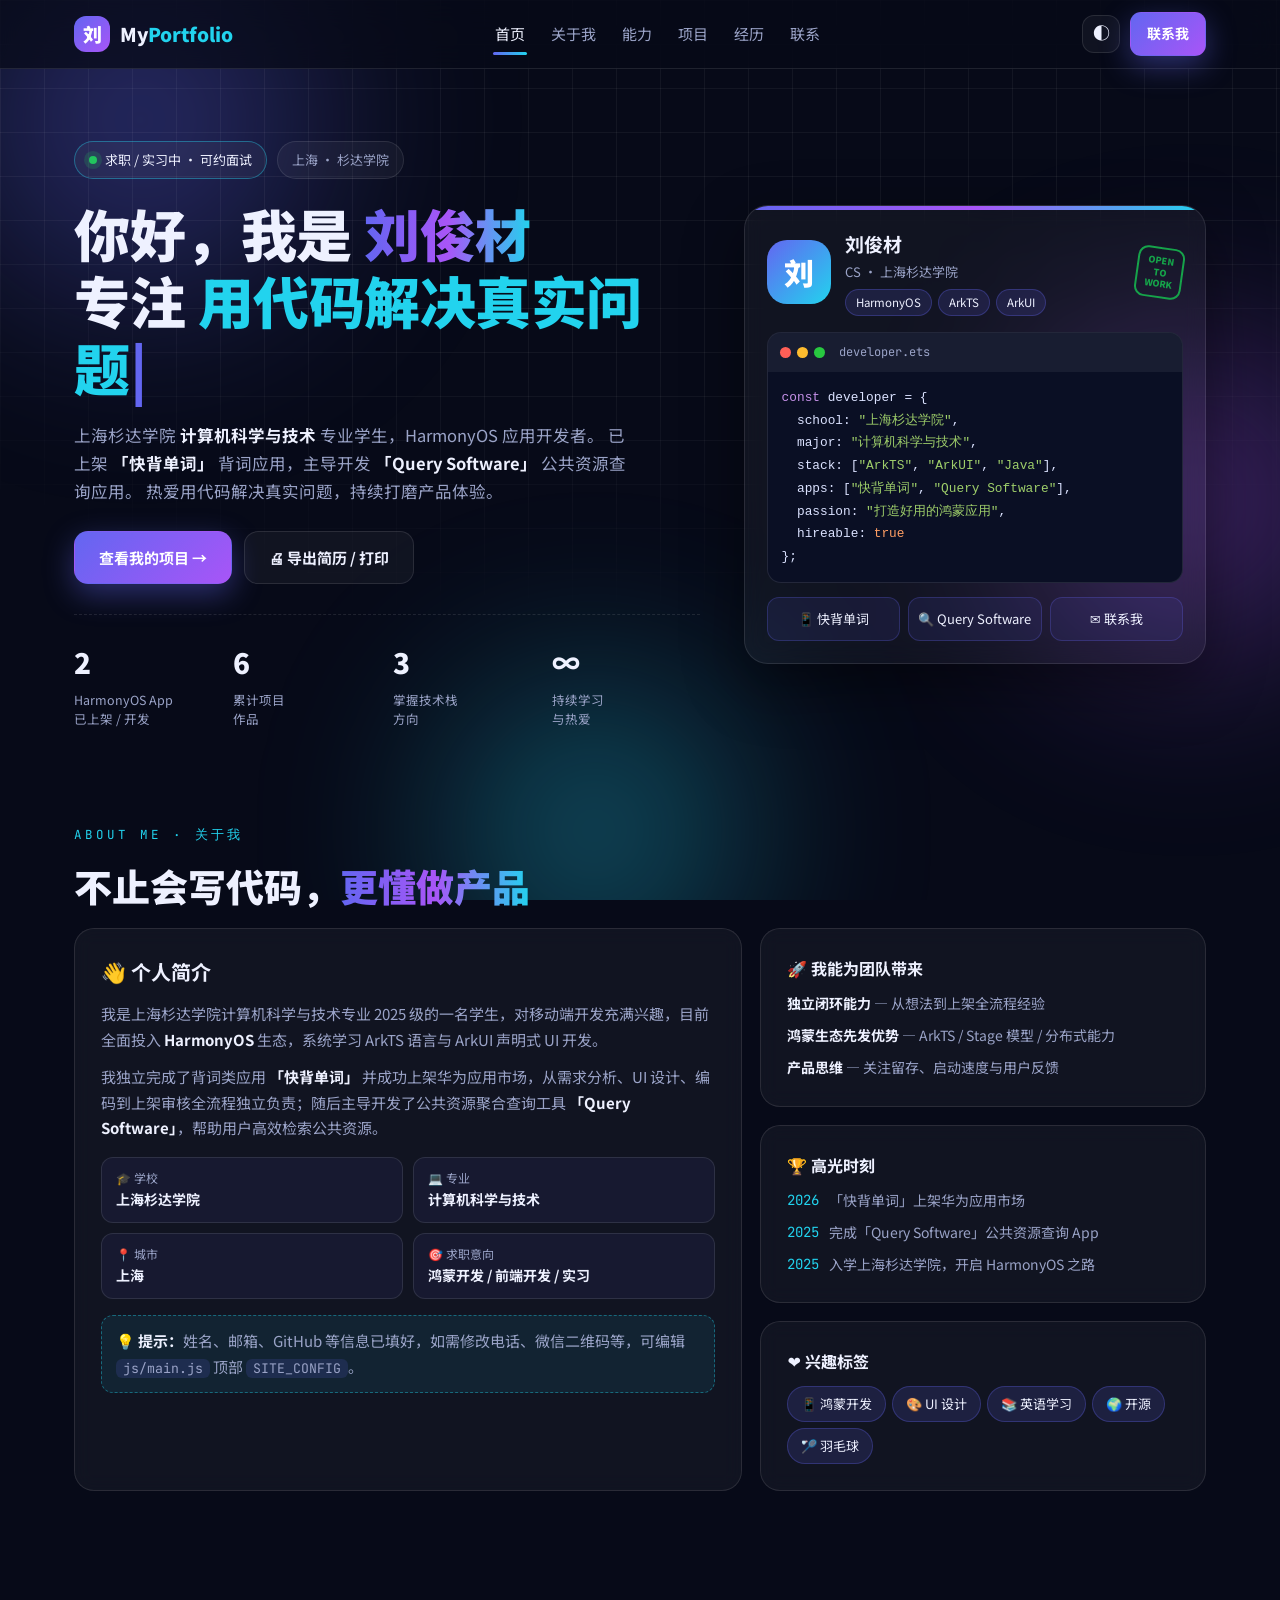
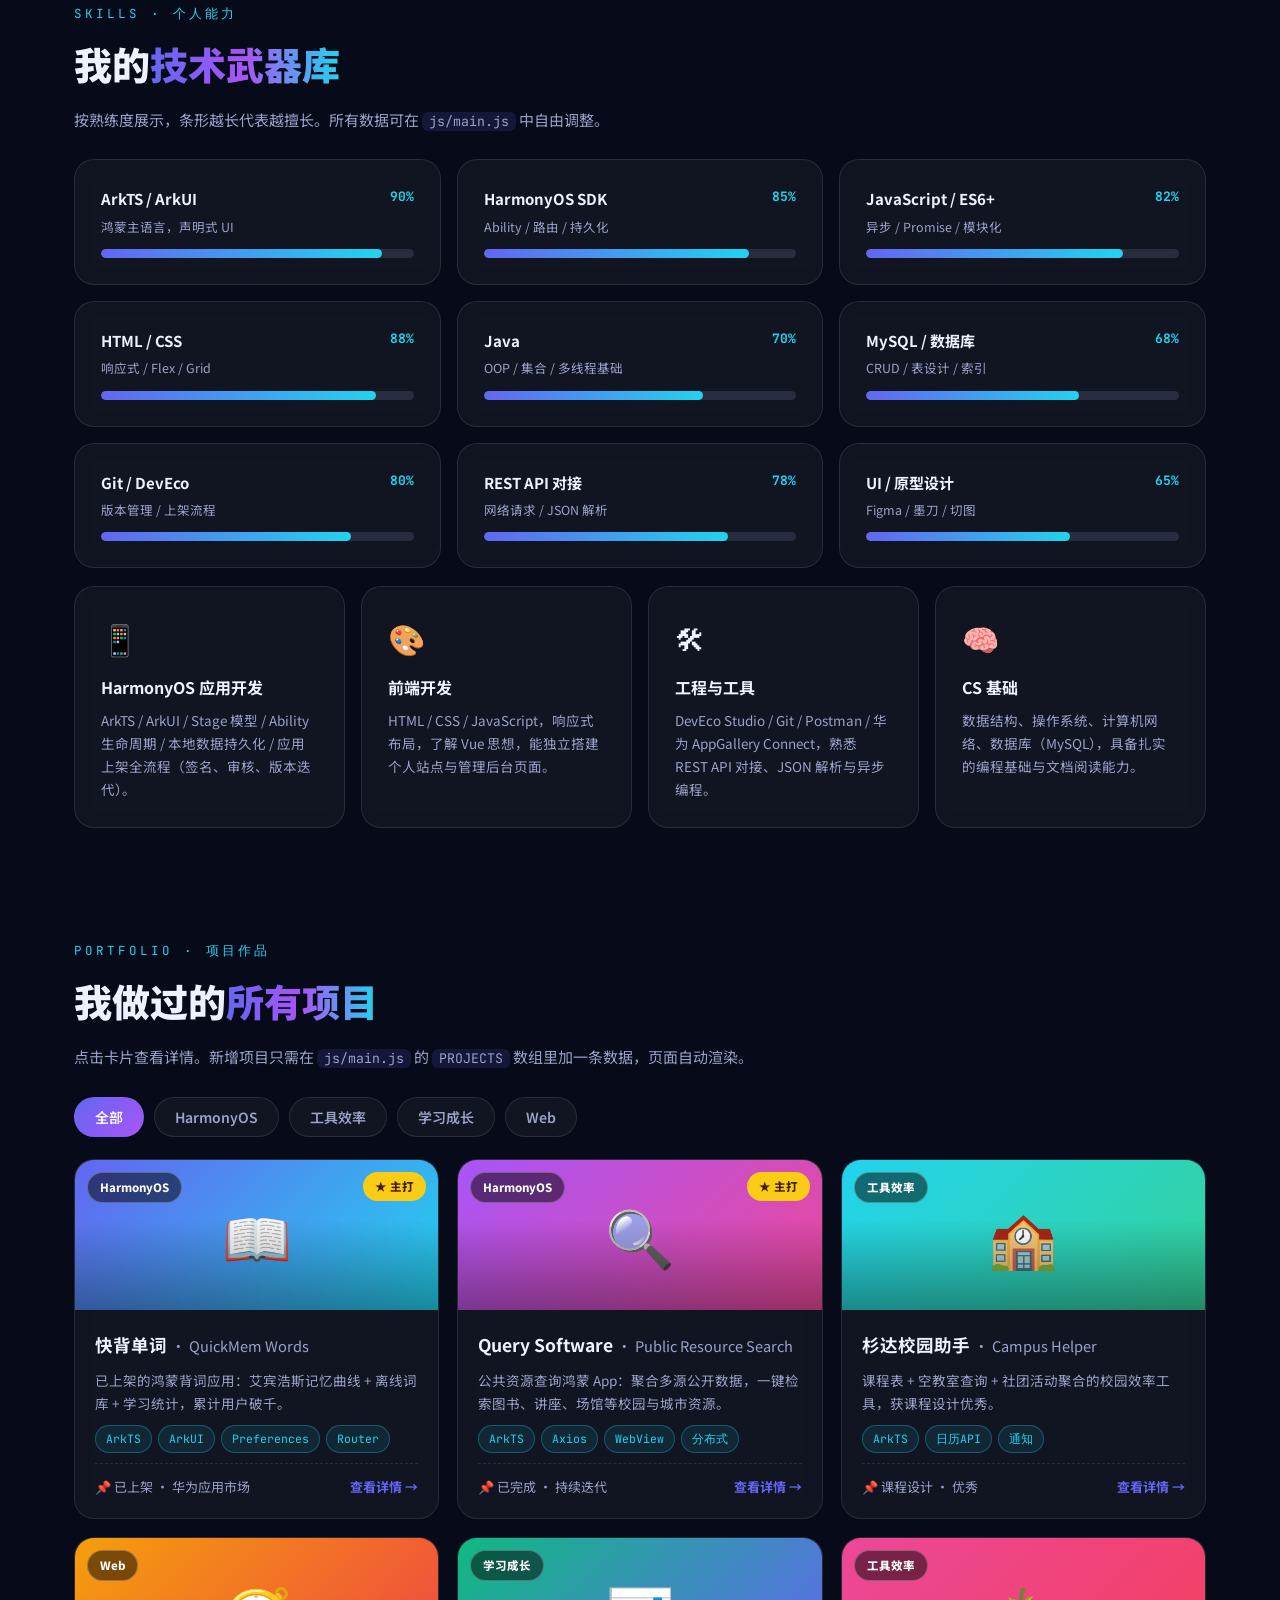
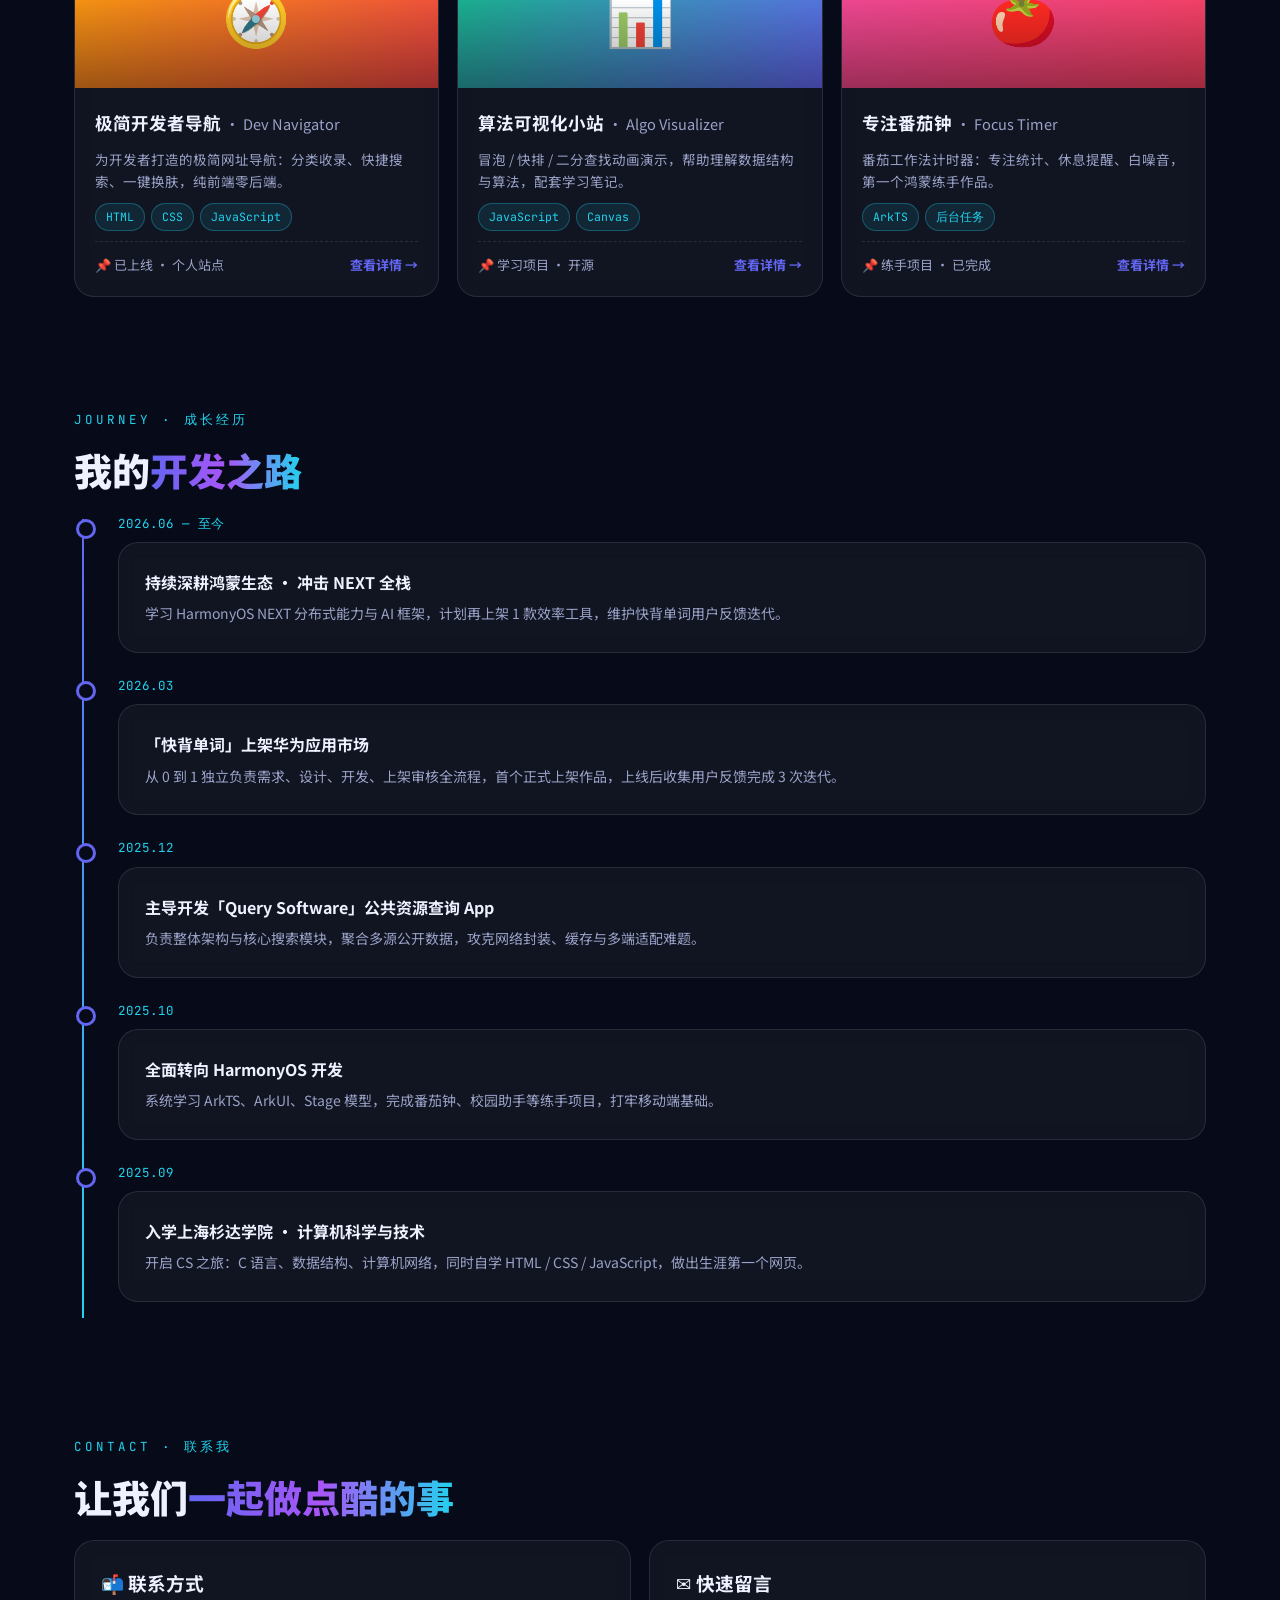
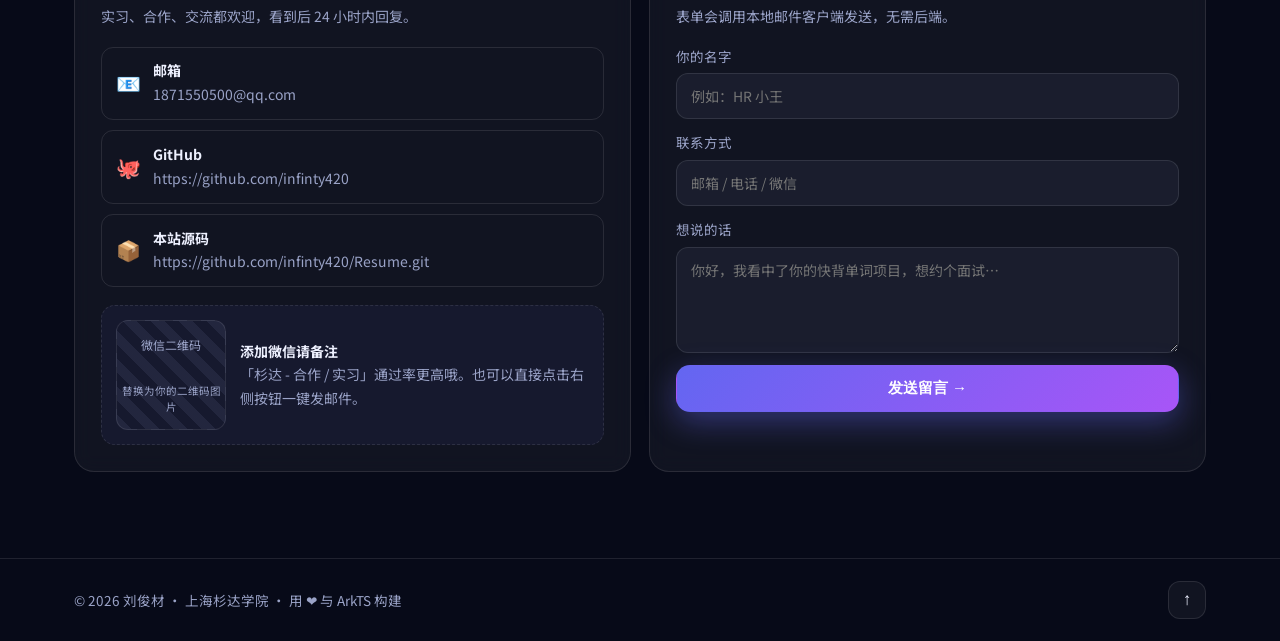
==== index.html @ 3a34d484 "更新个人信息：刘俊材，入学时间改为2025年" ====
<!DOCTYPE html>
<html lang="zh-CN" data-theme="dark">
<head>
<meta charset="UTF-8" />
<meta name="viewport" content="width=device-width, initial-scale=1.0" />
<title>个人展示平台 | 上海杉达学院 · 计算机科学与技术</title>
<meta name="description" content="上海杉达学院计算机科学与技术专业学生个人展示平台：HarmonyOS 应用开发、项目作品集、个人能力。" />
<link rel="preconnect" href="https://fonts.googleapis.com">
<link rel="preconnect" href="https://fonts.gstatic.com" crossorigin>
<link href="https://fonts.googleapis.com/css2?family=Noto+Sans+SC:wght@300;400;500;700;900&family=JetBrains+Mono:wght@400;700&display=swap" rel="stylesheet">
<link rel="stylesheet" href="css/style.css" />
<link rel="icon" href="data:image/svg+xml,<svg xmlns='http://www.w3.org/2000/svg' viewBox='0 0 100 100'><rect width='100' height='100' rx='22' fill='%236366f1'/><text x='50' y='68' font-size='52' text-anchor='middle' fill='white' font-family='sans-serif' font-weight='bold'>刘</text></svg>" />
</head>
<body>

<div class="bg-orbs" aria-hidden="true">
  <div class="orb orb-1"></div>
  <div class="orb orb-2"></div>
  <div class="orb orb-3"></div>
  <div class="grid-overlay"></div>
</div>

<header class="nav" id="topNav">
  <div class="container nav-inner">
    <a class="brand" href="#home">
      <span class="brand-logo">刘</span>
      <span class="brand-text">My<span class="accent">Portfolio</span></span>
    </a>
    <nav class="nav-links" id="navLinks">
      <a href="#home" class="active">首页</a>
      <a href="#about">关于我</a>
      <a href="#skills">能力</a>
      <a href="#projects">项目</a>
      <a href="#journey">经历</a>
      <a href="#contact">联系</a>
    </nav>
    <div class="nav-actions">
      <button class="icon-btn" id="themeBtn" title="切换主题" aria-label="切换主题">◐</button>
      <a class="btn btn-small btn-primary" href="#contact">联系我</a>
      <button class="hamburger" id="hamburger" aria-label="菜单"><span></span><span></span><span></span></button>
    </div>
  </div>
</header>

<main>
<!-- ============ HERO ============ -->
<section class="hero container" id="home">
  <div class="hero-left">
    <div class="badge-row">
      <span class="pill pill-live"><span class="dot"></span>求职 / 实习中 · 可约面试</span>
      <span class="pill">上海 · 杉达学院</span>
    </div>
    <h1 class="hero-title">
      你好，我是 <span class="gradient-text" id="userName">刘俊材</span><br>
      <span class="typing-wrap">专注 <span class="typing" id="typing"></span><span class="caret">|</span></span>
    </h1>
    <p class="hero-desc">
      上海杉达学院 <b>计算机科学与技术</b> 专业学生，HarmonyOS 应用开发者。
      已上架 <b>「快背单词」</b> 背词应用，主导开发 <b>「Query Software」</b> 公共资源查询应用。
      热爱用代码解决真实问题，持续打磨产品体验。
    </p>
    <div class="hero-btns">
      <a href="#projects" class="btn btn-primary">查看我的项目 →</a>
      <a href="#" class="btn btn-ghost" id="printBtn">🖨 导出简历 / 打印</a>
    </div>
    <div class="hero-stats">
      <div class="stat"><strong data-count="2">0</strong><span>HarmonyOS App<br>已上架 / 开发</span></div>
      <div class="stat"><strong data-count="6">0</strong><span>累计项目<br>作品</span></div>
      <div class="stat"><strong data-count="3">0</strong><span>掌握技术栈<br>方向</span></div>
      <div class="stat"><strong>∞</strong><span>持续学习<br>与热爱</span></div>
    </div>
  </div>
  <div class="hero-right">
    <div class="profile-card">
      <div class="profile-top">
        <div class="avatar">刘</div>
        <div>
          <h3 id="cardName">刘俊材</h3>
          <p>CS · 上海杉达学院</p>
          <div class="tags"><span>HarmonyOS</span><span>ArkTS</span><span>ArkUI</span></div>
        </div>
        <span class="open-badge">OPEN<br>TO<br>WORK</span>
      </div>
      <div class="code-window">
        <div class="code-bar"><i></i><i></i><i></i><span>developer.ets</span></div>
<pre><code><span class="k">const</span> developer = {
  school: <span class="s">"上海杉达学院"</span>,
  major: <span class="s">"计算机科学与技术"</span>,
  stack: [<span class="s">"ArkTS"</span>, <span class="s">"ArkUI"</span>, <span class="s">"Java"</span>],
  apps: [<span class="s">"快背单词"</span>, <span class="s">"Query Software"</span>],
  passion: <span class="s">"打造好用的鸿蒙应用"</span>,
  hireable: <span class="b">true</span>
};</code></pre>
      </div>
      <div class="profile-links">
        <a href="#projects">📱 快背单词</a>
        <a href="#projects">🔍 Query Software</a>
        <a href="#contact">✉️ 联系我</a>
      </div>
    </div>
  </div>
</section>

<!-- ============ ABOUT ============ -->
<section class="section container" id="about">
  <p class="eyebrow">ABOUT ME · 关于我</p>
  <h2 class="sec-title">不止会写代码，<span class="gradient-text">更懂做产品</span></h2>
  <div class="about-grid">
    <div class="card about-main">
      <h3>👋 个人简介</h3>
      <p>我是上海杉达学院计算机科学与技术专业 2025 级的一名学生，对移动端开发充满兴趣，目前全面投入 <b>HarmonyOS</b> 生态，系统学习 ArkTS 语言与 ArkUI 声明式 UI 开发。</p>
      <p>我独立完成了背词类应用 <b>「快背单词」</b> 并成功上架华为应用市场，从需求分析、UI 设计、编码到上架审核全流程独立负责；随后主导开发了公共资源聚合查询工具 <b>「Query Software」</b>，帮助用户高效检索公共资源。</p>
      <div class="info-list">
        <div><span>🎓 学校</span><b>上海杉达学院</b></div>
        <div><span>💻 专业</span><b>计算机科学与技术</b></div>
        <div><span>📍 城市</span><b>上海</b></div>
        <div><span>🎯 求职意向</span><b>鸿蒙开发 / 前端开发 / 实习</b></div>
      </div>
      <p class="tip">💡 <b>提示：</b>姓名、邮箱、GitHub 等信息已填好，如需修改电话、微信二维码等，可编辑 <code>js/main.js</code> 顶部 <code>SITE_CONFIG</code>。</p>
    </div>
    <div class="about-side">
      <div class="card mini-card">
        <h4>🚀 我能为团队带来</h4>
        <ul>
          <li><b>独立闭环能力</b> — 从想法到上架全流程经验</li>
          <li><b>鸿蒙生态先发优势</b> — ArkTS / Stage 模型 / 分布式能力</li>
          <li><b>产品思维</b> — 关注留存、启动速度与用户反馈</li>
        </ul>
      </div>
      <div class="card mini-card">
        <h4>🏆 高光时刻</h4>
        <ul class="timeline-mini">
          <li><span>2026</span>「快背单词」上架华为应用市场</li>
          <li><span>2025</span> 完成「Query Software」公共资源查询 App</li>
          <li><span>2025</span> 入学上海杉达学院，开启 HarmonyOS 之路</li>
        </ul>
      </div>
      <div class="card mini-card interests">
        <h4>❤️ 兴趣标签</h4>
        <div class="tags big"><span>📱 鸿蒙开发</span><span>🎨 UI 设计</span><span>📚 英语学习</span><span>🌍 开源</span><span>🏸 羽毛球</span></div>
      </div>
    </div>
  </div>
</section>

<!-- ============ SKILLS ============ -->
<section class="section container" id="skills">
  <p class="eyebrow">SKILLS · 个人能力</p>
  <h2 class="sec-title">我的<span class="gradient-text">技术武器库</span></h2>
  <p class="sec-sub">按熟练度展示，条形越长代表越擅长。所有数据可在 <code>js/main.js</code> 中自由调整。</p>
  <div class="skills-grid" id="skillsGrid"></div>
  <div class="ability-grid">
    <div class="card ability"><div class="a-icon">📱</div><h4>HarmonyOS 应用开发</h4><p>ArkTS / ArkUI / Stage 模型 / Ability 生命周期 / 本地数据持久化 / 应用上架全流程（签名、审核、版本迭代）。</p></div>
    <div class="card ability"><div class="a-icon">🎨</div><h4>前端开发</h4><p>HTML / CSS / JavaScript，响应式布局，了解 Vue 思想，能独立搭建个人站点与管理后台页面。</p></div>
    <div class="card ability"><div class="a-icon">🛠</div><h4>工程与工具</h4><p>DevEco Studio / Git / Postman / 华为 AppGallery Connect，熟悉 REST API 对接、JSON 解析与异步编程。</p></div>
    <div class="card ability"><div class="a-icon">🧠</div><h4>CS 基础</h4><p>数据结构、操作系统、计算机网络、数据库（MySQL），具备扎实的编程基础与文档阅读能力。</p></div>
  </div>
</section>

<!-- ============ PROJECTS ============ -->
<section class="section container" id="projects">
  <p class="eyebrow">PORTFOLIO · 项目作品</p>
  <h2 class="sec-title">我做过的<span class="gradient-text">所有项目</span></h2>
  <p class="sec-sub">点击卡片查看详情。新增项目只需在 <code>js/main.js</code> 的 <code>PROJECTS</code> 数组里加一条数据，页面自动渲染。</p>
  <div class="filter-row" id="filterRow">
    <button class="filter active" data-filter="all">全部</button>
    <button class="filter" data-filter="harmonyos">HarmonyOS</button>
    <button class="filter" data-filter="tool">工具效率</button>
    <button class="filter" data-filter="study">学习成长</button>
    <button class="filter" data-filter="web">Web</button>
  </div>
  <div class="projects-grid" id="projectsGrid"></div>
</section>

<!-- ============ JOURNEY ============ -->
<section class="section container" id="journey">
  <p class="eyebrow">JOURNEY · 成长经历</p>
  <h2 class="sec-title">我的<span class="gradient-text">开发之路</span></h2>
  <div class="timeline" id="timeline"></div>
</section>

<!-- ============ CONTACT ============ -->
<section class="section container" id="contact">
  <p class="eyebrow">CONTACT · 联系我</p>
  <h2 class="sec-title">让我们<span class="gradient-text">一起做点酷的事</span></h2>
  <div class="contact-grid">
    <div class="card contact-card">
      <h3>📬 联系方式</h3>
      <p class="muted">实习、合作、交流都欢迎，看到后 24 小时内回复。</p>
      <div class="contact-items" id="contactItems"></div>
      <div class="qr-row">
        <div class="qr-placeholder">微信二维码<br><small>替换为你的二维码图片</small></div>
        <div>
          <b>添加微信请备注</b>
          <p class="muted">「杉达 - 合作 / 实习」通过率更高哦。也可以直接点击右侧按钮一键发邮件。</p>
        </div>
      </div>
    </div>
    <div class="card contact-card">
      <h3>✉️ 快速留言</h3>
      <p class="muted">表单会调用本地邮件客户端发送，无需后端。</p>
      <form id="msgForm">
        <label>你的名字<input required name="name" placeholder="例如：HR 小王" /></label>
        <label>联系方式<input required name="contact" placeholder="邮箱 / 电话 / 微信" /></label>
        <label>想说的话<textarea required name="msg" rows="4" placeholder="你好，我看中了你的快背单词项目，想约个面试…"></textarea></label>
        <button class="btn btn-primary" type="submit">发送留言 →</button>
      </form>
    </div>
  </div>
</section>
</main>

<footer class="footer">
  <div class="container footer-inner">
    <p>© <span id="year"></span> <span id="footName">刘俊材</span> · 上海杉达学院 · 用 ❤️ 与 ArkTS 构建</p>
    <button class="icon-btn" id="backTop" title="回到顶部">↑</button>
  </div>
</footer>

<!-- 项目详情弹窗 -->
<div class="modal-mask" id="modalMask">
  <div class="modal" role="dialog" aria-modal="true">
    <button class="modal-close" id="modalClose">✕</button>
    <div id="modalBody"></div>
  </div>
</div>

<script src="js/main.js"></script>
</body>
</html>
---- css/style.css ----
:root{
  --bg:#070a18; --bg2:#0b1026; --card:rgba(255,255,255,.045); --card-border:rgba(255,255,255,.1);
  --text:#eef1ff; --muted:#9aa3c7; --primary:#6366f1; --primary2:#a855f7; --accent:#22d3ee;
  --shadow:0 20px 60px rgba(0,0,0,.45); --radius:20px; --nav-h:68px;
}
[data-theme="light"]{
  --bg:#f4f6ff; --bg2:#ffffff; --card:rgba(255,255,255,.9); --card-border:rgba(15,23,42,.1);
  --text:#0f172a; --muted:#5b647e; --shadow:0 18px 50px rgba(99,102,241,.15);
}
*{box-sizing:border-box;margin:0;padding:0}
html{scroll-behavior:smooth}
body{background:var(--bg);color:var(--text);font-family:"Noto Sans SC",system-ui,sans-serif;line-height:1.7;overflow-x:hidden;transition:background .3s,color .3s}
.container{max-width:1180px;margin:0 auto;padding:0 24px}
a{color:inherit;text-decoration:none}
/* background */
.bg-orbs{position:fixed;inset:0;z-index:-1;overflow:hidden}
.orb{position:absolute;border-radius:50%;filter:blur(90px);opacity:.5;animation:float 12s ease-in-out infinite alternate}
.orb-1{width:520px;height:520px;background:radial-gradient(circle,#6366f1,transparent 70%);top:-140px;left:-120px}
.orb-2{width:460px;height:460px;background:radial-gradient(circle,#a855f7,transparent 70%);top:30%;right:-140px;animation-delay:2s}
.orb-3{width:420px;height:420px;background:radial-gradient(circle,#22d3ee,transparent 70%);bottom:-140px;left:30%;animation-delay:4s}
@keyframes float{to{transform:translate(40px,40px) scale(1.08)}}
.grid-overlay{position:absolute;inset:0;background-image:linear-gradient(rgba(255,255,255,.05) 1px,transparent 1px),linear-gradient(90deg,rgba(255,255,255,.05) 1px,transparent 1px);background-size:44px 44px;mask-image:radial-gradient(ellipse 90% 70% at 50% 0%,#000 60%,transparent 100%)}
[data-theme="light"] .grid-overlay{background-image:linear-gradient(rgba(15,23,42,.06) 1px,transparent 1px),linear-gradient(90deg,rgba(15,23,42,.06) 1px,transparent 1px)}
/* nav */
.nav{position:sticky;top:0;z-index:50;backdrop-filter:blur(16px);background:color-mix(in srgb,var(--bg) 72%,transparent);border-bottom:1px solid var(--card-border)}
.nav-inner{display:flex;align-items:center;justify-content:space-between;height:var(--nav-h)}
.brand{display:flex;align-items:center;gap:10px;font-weight:900;font-size:19px}
.brand-logo{width:36px;height:36px;border-radius:12px;background:linear-gradient(135deg,var(--primary),var(--primary2));display:grid;place-items:center;color:#fff;font-weight:900}
.accent{color:var(--accent)}
.nav-links{display:flex;gap:22px;font-size:15px;color:var(--muted)}
.nav-links a{position:relative;padding:6px 2px;transition:.2s}
.nav-links a:hover,.nav-links a.active{color:var(--text)}
.nav-links a.active::after{content:"";position:absolute;left:0;right:0;bottom:-2px;height:3px;border-radius:99px;background:linear-gradient(90deg,var(--primary),var(--accent))}
.nav-actions{display:flex;align-items:center;gap:10px}
.icon-btn{width:38px;height:38px;border-radius:12px;border:1px solid var(--card-border);background:var(--card);color:var(--text);cursor:pointer;font-size:17px}
.hamburger{display:none;flex-direction:column;gap:5px;background:none;border:none;cursor:pointer;padding:8px}
.hamburger span{width:22px;height:2px;background:var(--text);border-radius:2px}
/* buttons */
.btn{display:inline-flex;align-items:center;justify-content:center;gap:8px;padding:13px 24px;border-radius:14px;font-weight:700;font-size:15px;border:1px solid transparent;cursor:pointer;transition:.22s}
.btn-primary{background:linear-gradient(135deg,var(--primary),var(--primary2));color:#fff;box-shadow:0 10px 30px rgba(99,102,241,.4)}
.btn-primary:hover{transform:translateY(-2px);box-shadow:0 16px 40px rgba(99,102,241,.5)}
.btn-ghost{border-color:var(--card-border);background:var(--card);color:var(--text)}
.btn-ghost:hover{border-color:var(--primary)}
.btn-small{padding:9px 16px;font-size:14px;border-radius:11px}
/* hero */
.hero{display:grid;grid-template-columns:1.15fr .85fr;gap:44px;padding:72px 24px 40px;align-items:center}
.pill{display:inline-flex;align-items:center;gap:8px;padding:7px 14px;border-radius:99px;font-size:13px;border:1px solid var(--card-border);background:var(--card);color:var(--muted)}
.pill-live{color:var(--text);border-color:rgba(34,211,238,.4)}
.dot{width:8px;height:8px;border-radius:50%;background:#22c55e;box-shadow:0 0 0 5px rgba(34,197,94,.18);animation:blink 1.6s infinite}
@keyframes blink{50%{opacity:.5}}
.badge-row{display:flex;gap:10px;flex-wrap:wrap;margin-bottom:20px}
.hero-title{font-size:clamp(32px,5vw,56px);line-height:1.2;font-weight:900;letter-spacing:-.5px}
.gradient-text{background:linear-gradient(90deg,var(--primary),var(--primary2),var(--accent));-webkit-background-clip:text;background-clip:text;color:transparent}
.typing-wrap{display:inline-block;min-height:1.4em}
.typing{color:var(--accent)}
.caret{animation:blink 1s infinite;color:var(--primary)}
.hero-desc{margin:20px 0 26px;color:var(--muted);font-size:16.5px;max-width:560px}
.hero-desc b{color:var(--text)}
.hero-btns{display:flex;gap:12px;flex-wrap:wrap}
.hero-stats{display:grid;grid-template-columns:repeat(4,1fr);gap:12px;margin-top:30px;padding-top:24px;border-top:1px dashed var(--card-border)}
.stat strong{display:block;font-size:28px;font-weight:900}
.stat span{font-size:12.5px;color:var(--muted);line-height:1.5;display:block;margin-top:4px}
/* profile card */
.profile-card{background:var(--card);border:1px solid var(--card-border);border-radius:24px;padding:22px;box-shadow:var(--shadow);backdrop-filter:blur(12px);position:relative;overflow:hidden}
.profile-card::before{content:"";position:absolute;top:0;left:0;right:0;height:4px;background:linear-gradient(90deg,var(--primary),var(--primary2),var(--accent))}
.profile-top{display:flex;gap:14px;align-items:center;position:relative}
.avatar{width:64px;height:64px;border-radius:20px;background:linear-gradient(135deg,#6366f1,#22d3ee);display:grid;place-items:center;font-size:30px;font-weight:900;color:#fff;flex-shrink:0}
.profile-top h3{font-size:19px}
.profile-top p{font-size:13px;color:var(--muted)}
.tags{display:flex;gap:6px;flex-wrap:wrap;margin-top:6px}
.tags span{font-size:11.5px;padding:3px 10px;border-radius:99px;background:rgba(99,102,241,.15);border:1px solid rgba(99,102,241,.3)}
.open-badge{margin-left:auto;font-size:9px;font-weight:900;text-align:center;color:#16a34a;border:2px solid #16a34a;border-radius:10px;padding:6px 8px;transform:rotate(8deg);line-height:1.3}
.code-window{margin-top:16px;border-radius:14px;overflow:hidden;border:1px solid var(--card-border);background:#0a0f24}
[data-theme="light"] .code-window{background:#0b1026}
.code-bar{display:flex;align-items:center;gap:6px;padding:9px 12px;background:rgba(255,255,255,.06);font-size:12px;color:#9aa3c7;font-family:"JetBrains Mono",monospace}
.code-bar i{width:11px;height:11px;border-radius:50%;background:#ff5f57;display:block}
.code-bar i:nth-child(2){background:#febc2e}.code-bar i:nth-child(3){background:#28c840}
.code-bar span{margin-left:8px}
.code-window pre{padding:14px;font-size:12.8px;line-height:1.7;overflow-x:auto;font-family:"JetBrains Mono",monospace;color:#dbe2ff}
.k{color:#c792ea}.s{color:#9ece6a}.b{color:#ff9e64}
.profile-links{display:grid;grid-template-columns:repeat(3,1fr);gap:8px;margin-top:14px}
.profile-links a{text-align:center;font-size:13px;padding:10px 6px;border-radius:12px;background:rgba(99,102,241,.1);border:1px solid rgba(99,102,241,.25);transition:.2s}
.profile-links a:hover{background:rgba(99,102,241,.22)}
/* sections */
.section{padding:56px 24px}
.eyebrow{font-family:"JetBrains Mono",monospace;font-size:12.5px;letter-spacing:3px;color:var(--accent);margin-bottom:8px}
.sec-title{font-size:clamp(26px,3.6vw,38px);font-weight:900;margin-bottom:10px}
.sec-sub{color:var(--muted);margin-bottom:26px;font-size:15px}
.sec-sub code,.tip code{background:rgba(99,102,241,.15);padding:1px 7px;border-radius:6px;font-size:.88em;font-family:"JetBrains Mono",monospace}
.card{background:var(--card);border:1px solid var(--card-border);border-radius:var(--radius);padding:26px;backdrop-filter:blur(10px);transition:.25s}
.card:hover{border-color:rgba(99,102,241,.4)}
.about-grid{display:grid;grid-template-columns:1.2fr .8fr;gap:18px}
.about-main h3{margin-bottom:12px;font-size:20px}
.about-main p{color:var(--muted);margin-bottom:12px;font-size:15px}
.about-main p b{color:var(--text)}
.info-list{display:grid;grid-template-columns:1fr 1fr;gap:10px;margin:16px 0}
.info-list div{background:rgba(99,102,241,.07);border:1px solid var(--card-border);border-radius:12px;padding:10px 14px;font-size:14px}
.info-list span{display:block;font-size:12px;color:var(--muted)}
.tip{font-size:13.5px;background:rgba(34,211,238,.08);border:1px dashed rgba(34,211,238,.4);border-radius:12px;padding:12px 14px;color:var(--muted)}
.about-side{display:flex;flex-direction:column;gap:18px}
.mini-card h4{margin-bottom:10px}
.mini-card ul{list-style:none;font-size:14px;color:var(--muted);display:flex;flex-direction:column;gap:8px}
.mini-card ul b{color:var(--text)}
.timeline-mini li{display:flex;gap:10px}
.timeline-mini span{font-family:"JetBrains Mono",monospace;color:var(--accent);flex-shrink:0}
.tags.big span{font-size:13px;padding:6px 13px}
/* skills */
.skills-grid{display:grid;grid-template-columns:repeat(3,1fr);gap:16px;margin-bottom:18px}
.skill-card h4{display:flex;justify-content:space-between;font-size:15px;margin-bottom:4px}
.skill-card h4 em{font-style:normal;color:var(--accent);font-family:"JetBrains Mono",monospace;font-size:13px}
.skill-card p{font-size:12.5px;color:var(--muted);margin-bottom:12px}
.bar{height:9px;border-radius:99px;background:rgba(127,140,180,.2);overflow:hidden}
.bar i{display:block;height:100%;width:0;border-radius:99px;background:linear-gradient(90deg,var(--primary),var(--accent));transition:width 1.2s cubic-bezier(.2,.8,.2,1)}
.ability-grid{display:grid;grid-template-columns:repeat(4,1fr);gap:16px}
.ability .a-icon{font-size:30px;margin-bottom:10px}
.ability h4{margin-bottom:8px;font-size:16px}
.ability p{font-size:13.5px;color:var(--muted)}
/* projects */
.filter-row{display:flex;gap:10px;flex-wrap:wrap;margin-bottom:22px}
.filter{padding:9px 20px;border-radius:99px;border:1px solid var(--card-border);background:var(--card);color:var(--muted);cursor:pointer;font-size:14px;font-weight:600;transition:.2s;font-family:inherit}
.filter.active,.filter:hover{background:linear-gradient(135deg,var(--primary),var(--primary2));color:#fff;border-color:transparent}
.projects-grid{display:grid;grid-template-columns:repeat(3,1fr);gap:18px}
.proj{overflow:hidden;padding:0;display:flex;flex-direction:column;cursor:pointer}
.proj:hover{transform:translateY(-6px);box-shadow:var(--shadow)}
.proj-cover{height:150px;display:grid;place-items:center;font-size:56px;position:relative;overflow:hidden}
.proj-cover::after{content:"";position:absolute;inset:0;background:linear-gradient(180deg,transparent 40%,rgba(0,0,0,.35))}
.proj-flag{position:absolute;top:12px;left:12px;z-index:2;font-size:11.5px;font-weight:800;padding:5px 12px;border-radius:99px;background:rgba(0,0,0,.5);color:#fff;backdrop-filter:blur(6px);border:1px solid rgba(255,255,255,.25)}
.proj-stars{position:absolute;top:12px;right:12px;z-index:2;font-size:11.5px;font-weight:800;padding:5px 12px;border-radius:99px;background:#facc15;color:#422006}
.proj-body{padding:20px;display:flex;flex-direction:column;gap:10px;flex:1}
.proj-body h3{font-size:17.5px}
.proj-body p{font-size:13.5px;color:var(--muted);flex:1}
.proj-tech{display:flex;gap:6px;flex-wrap:wrap}
.proj-tech span{font-size:11.5px;font-family:"JetBrains Mono",monospace;padding:3px 10px;border-radius:99px;background:rgba(34,211,238,.1);border:1px solid rgba(34,211,238,.3);color:var(--accent)}
[data-theme="light"] .proj-tech span{color:#0e7490}
.proj-foot{display:flex;justify-content:space-between;align-items:center;font-size:13px;color:var(--muted);border-top:1px dashed var(--card-border);padding-top:12px}
.proj-foot b{color:var(--primary)}
/* timeline */
.timeline{position:relative;margin-top:10px;padding-left:28px}
.timeline::before{content:"";position:absolute;left:8px;top:6px;bottom:6px;width:2px;background:linear-gradient(var(--primary),var(--accent))}
.tl-item{position:relative;padding:0 0 22px 16px}
.tl-item::before{content:"";position:absolute;left:-26px;top:6px;width:14px;height:14px;border-radius:50%;background:var(--bg);border:3px solid var(--primary)}
.tl-item .tl-date{font-family:"JetBrains Mono",monospace;font-size:12.5px;color:var(--accent)}
.tl-item .card{margin-top:8px}
.tl-item h4{margin-bottom:6px}
.tl-item p{font-size:14px;color:var(--muted)}
/* contact */
.contact-grid{display:grid;grid-template-columns:1fr 1fr;gap:18px}
.contact-card h3{margin-bottom:6px}
.muted{color:var(--muted);font-size:14px}
.contact-items{display:flex;flex-direction:column;gap:10px;margin:18px 0}
.contact-items a{display:flex;align-items:center;gap:12px;padding:12px 14px;border-radius:12px;border:1px solid var(--card-border);font-size:14px;transition:.2s}
.contact-items a:hover{border-color:var(--primary);background:rgba(99,102,241,.08)}
.contact-items .ci{font-size:20px}
.qr-row{display:flex;gap:14px;align-items:center;background:rgba(99,102,241,.06);border:1px dashed var(--card-border);border-radius:14px;padding:14px;font-size:14px}
.qr-placeholder{width:110px;height:110px;flex-shrink:0;border-radius:12px;display:grid;place-items:center;text-align:center;font-size:12px;color:var(--muted);background:repeating-linear-gradient(45deg,rgba(127,140,180,.12) 0 10px,transparent 10px 20px);border:1px solid var(--card-border);line-height:1.5}
.qr-placeholder small{font-size:10.5px}
#msgForm{display:flex;flex-direction:column;gap:12px;margin-top:16px}
#msgForm label{font-size:13.5px;display:flex;flex-direction:column;gap:6px;color:var(--muted)}
#msgForm input,#msgForm textarea{background:rgba(127,140,180,.08);border:1px solid var(--card-border);border-radius:12px;padding:12px 14px;color:var(--text);font-family:inherit;font-size:14px;outline:none;resize:vertical}
#msgForm input:focus,#msgForm textarea:focus{border-color:var(--primary)}
/* footer */
.footer{border-top:1px solid var(--card-border);margin-top:30px;padding:22px 0}
.footer-inner{display:flex;align-items:center;justify-content:space-between;font-size:13.5px;color:var(--muted)}
/* modal */
.modal-mask{position:fixed;inset:0;background:rgba(3,6,20,.7);backdrop-filter:blur(6px);display:none;place-items:center;z-index:99;padding:20px}
.modal-mask.show{display:grid}
.modal{background:var(--bg2);border:1px solid var(--card-border);border-radius:22px;max-width:680px;width:100%;max-height:88vh;overflow:auto;padding:34px;position:relative;animation:pop .3s ease}
@keyframes pop{from{transform:translateY(20px) scale(.97);opacity:0}}
.modal-close{position:absolute;top:14px;right:14px;width:34px;height:34px;border-radius:10px;border:1px solid var(--card-border);background:var(--card);color:var(--text);cursor:pointer}
.modal h2{margin:6px 0 10px;font-size:24px}
.modal .m-cover{height:170px;border-radius:16px;display:grid;place-items:center;font-size:70px;margin-bottom:16px}
.modal p{color:var(--muted);font-size:14.5px;margin-bottom:12px}
.modal h4{margin:16px 0 8px}
.modal ul{margin-left:20px;color:var(--muted);font-size:14px;display:flex;flex-direction:column;gap:6px}
.modal .m-actions{display:flex;gap:10px;margin-top:20px;flex-wrap:wrap}
/* reveal */
.reveal{opacity:0;transform:translateY(26px);transition:.7s ease}
.reveal.vis{opacity:1;transform:none}
/* responsive */
@media(max-width:1000px){
  .hero{grid-template-columns:1fr;padding-top:44px}
  .about-grid,.contact-grid{grid-template-columns:1fr}
  .skills-grid,.projects-grid{grid-template-columns:repeat(2,1fr)}
  .ability-grid{grid-template-columns:repeat(2,1fr)}
}
@media(max-width:640px){
  .nav-links{position:fixed;top:var(--nav-h);left:0;right:0;flex-direction:column;background:var(--bg2);border-bottom:1px solid var(--card-border);padding:16px 24px;display:none}
  .nav-links.open{display:flex}
  .hamburger{display:flex}
  .nav-actions .btn{display:none}
  .hero-stats{grid-template-columns:repeat(2,1fr)}
  .skills-grid,.projects-grid,.ability-grid,.info-list{grid-template-columns:1fr}
  .modal{padding:22px}
}
@media print{
  .nav,.hero-btns,.filter-row,#msgForm,.footer button,.modal-mask,.bg-orbs{display:none!important}
  body{background:#fff;color:#000}
  .card{border:1px solid #ccc;break-inside:avoid}
}
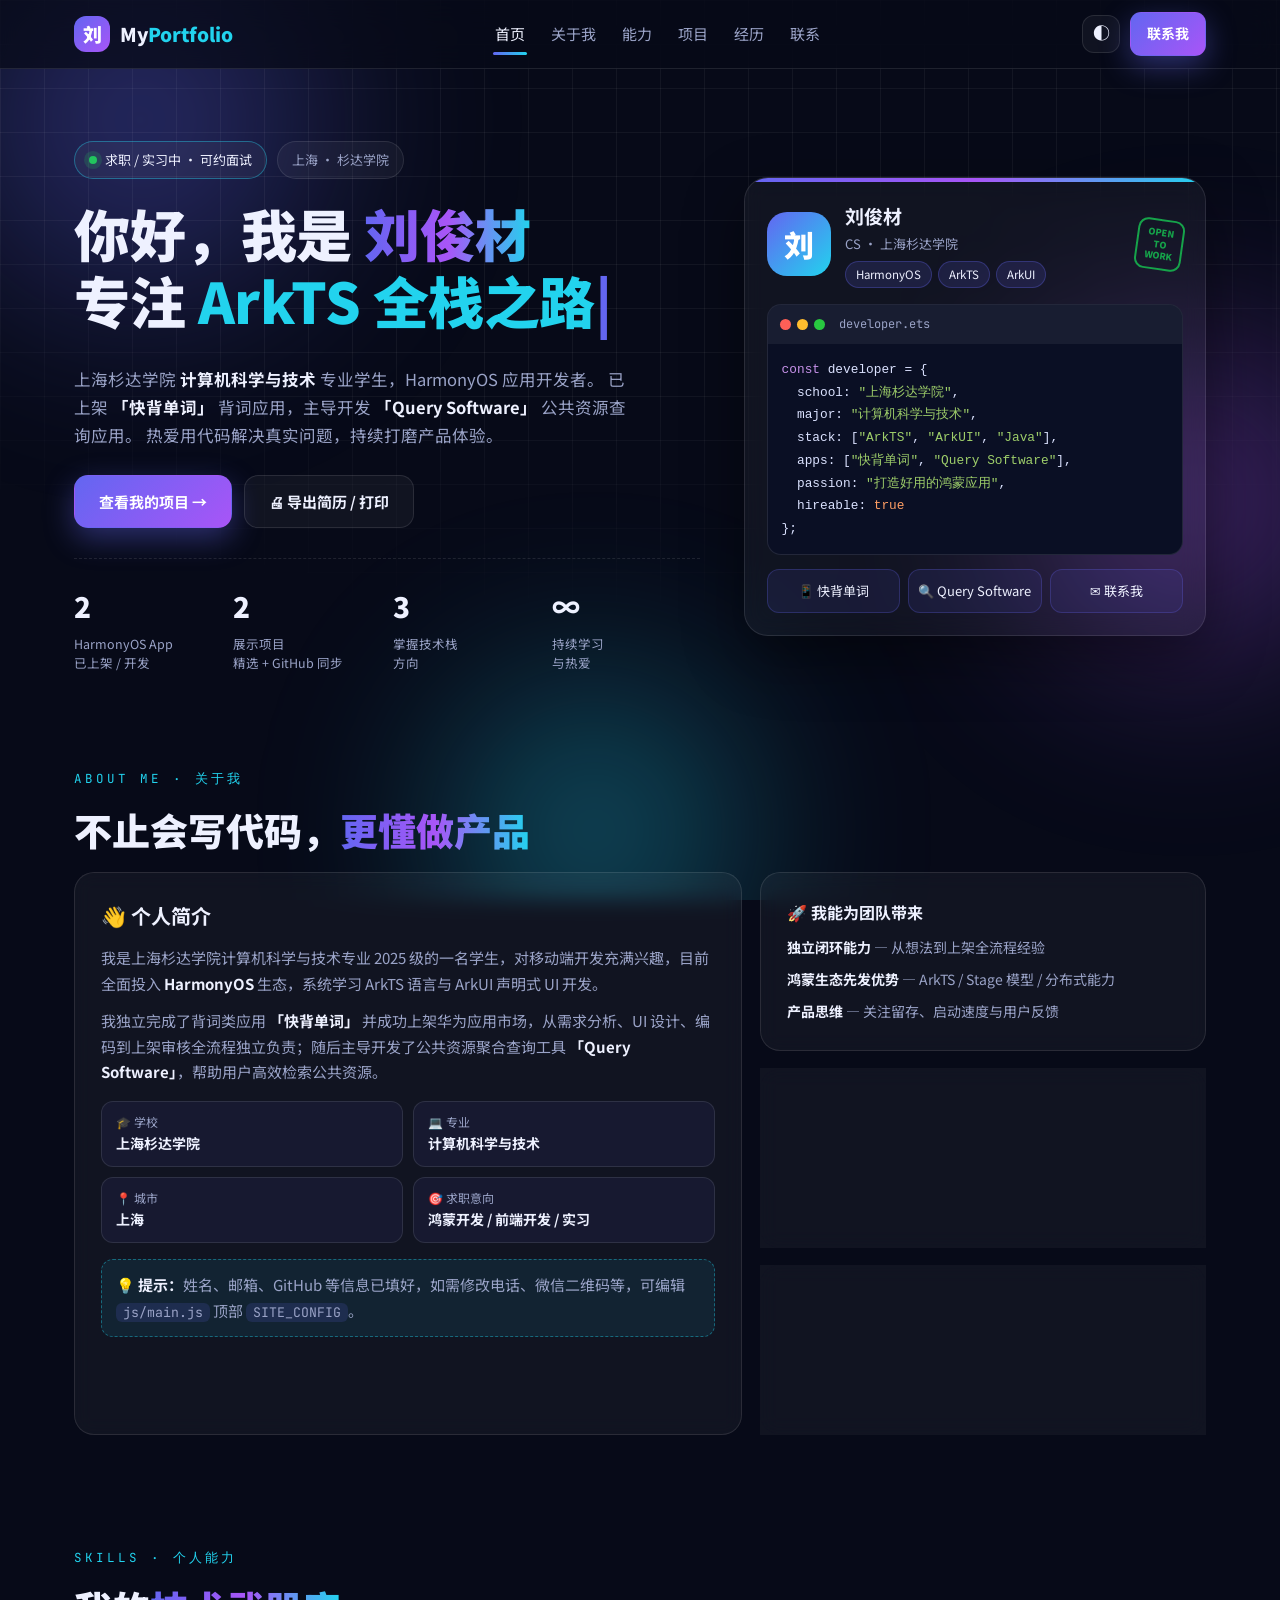
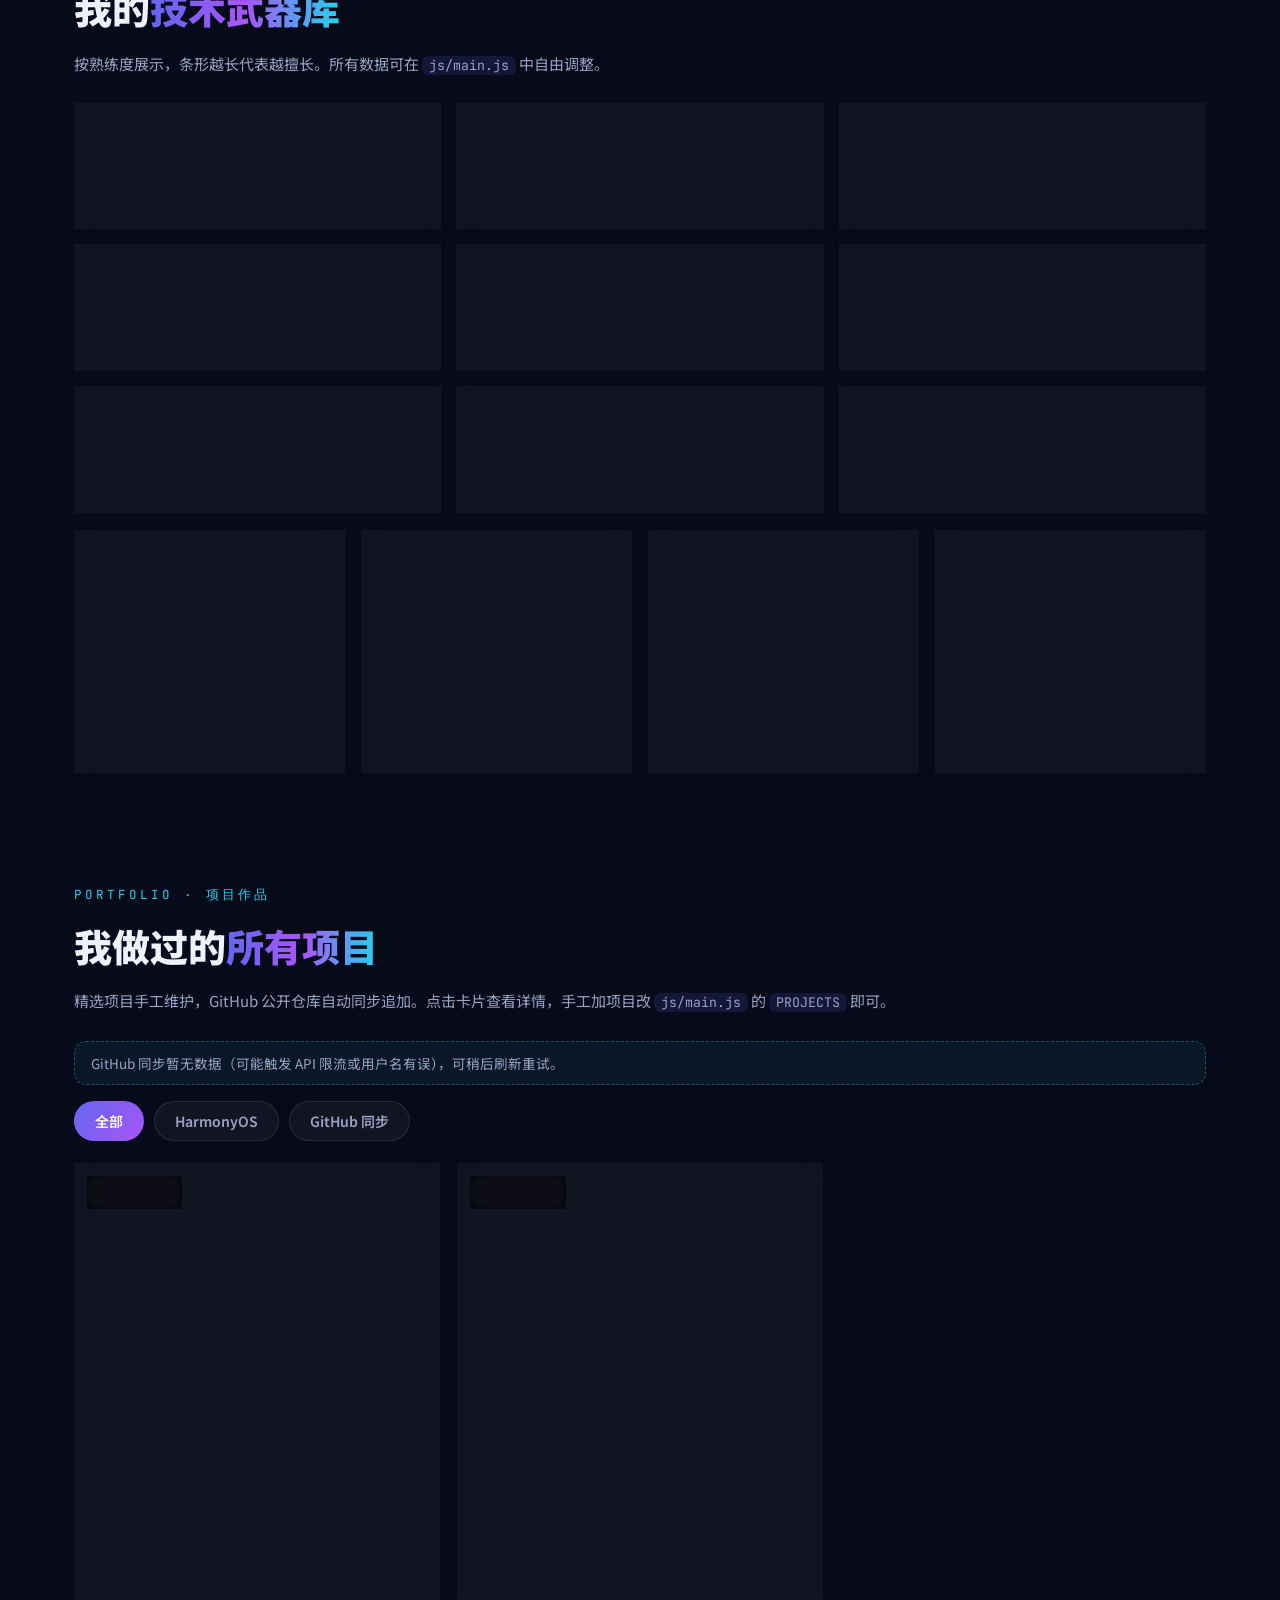
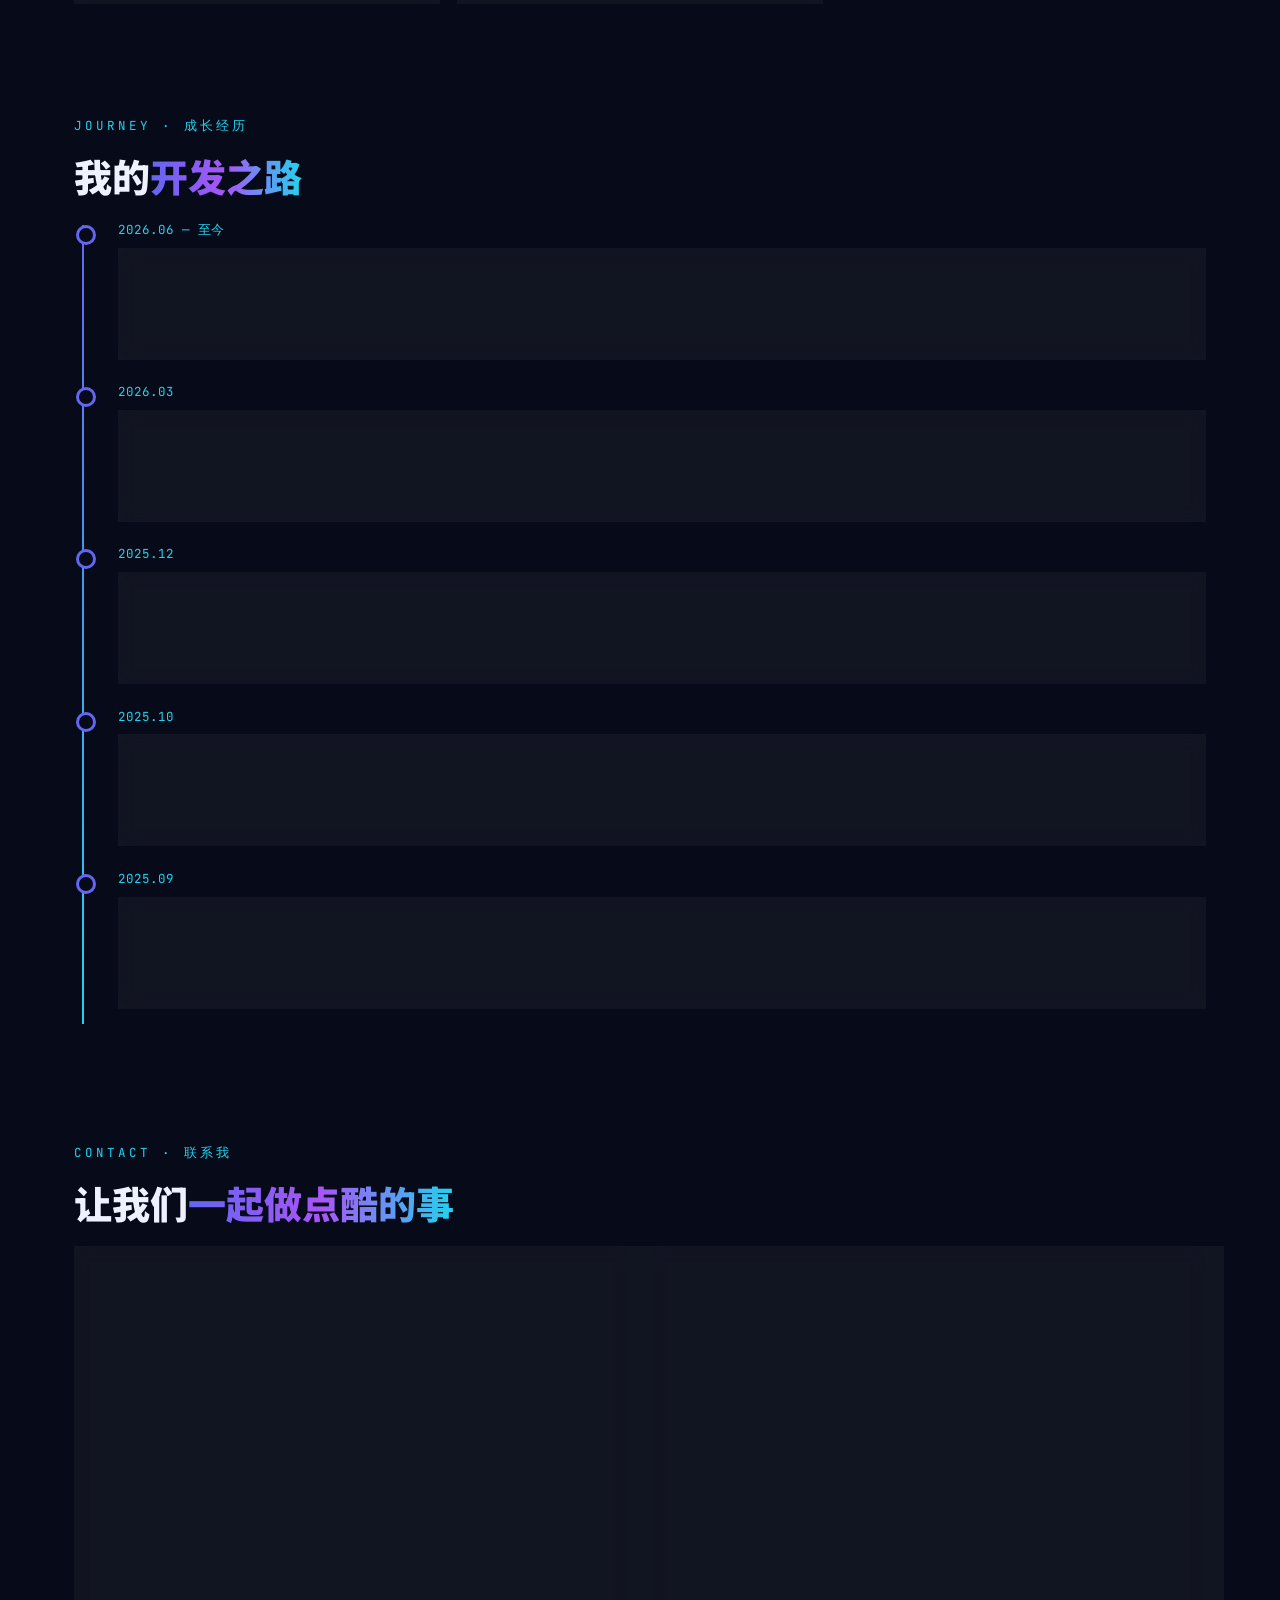
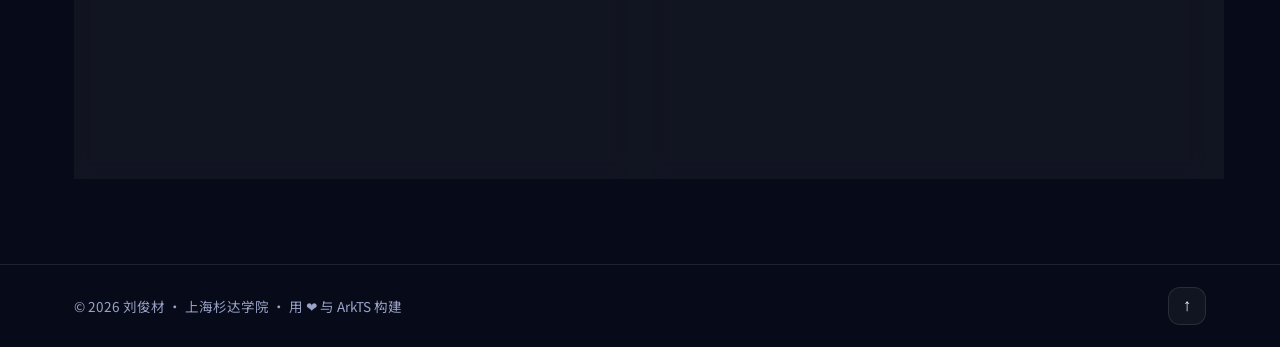
==== commit 3eefd17e: "去掉非本人4个项目，新增GitHub仓库自动同步展示" ====
--- a/index.html
+++ b/index.html
@@ -65,7 +65,7 @@
     </div>
     <div class="hero-stats">
       <div class="stat"><strong data-count="2">0</strong><span>HarmonyOS App<br>已上架 / 开发</span></div>
-      <div class="stat"><strong data-count="6">0</strong><span>累计项目<br>作品</span></div>
+      <div class="stat"><strong id="projCountStat">2</strong><span>展示项目<br>精选 + GitHub 同步</span></div>
       <div class="stat"><strong data-count="3">0</strong><span>掌握技术栈<br>方向</span></div>
       <div class="stat"><strong>∞</strong><span>持续学习<br>与热爱</span></div>
     </div>
@@ -161,13 +161,12 @@
 <section class="section container" id="projects">
   <p class="eyebrow">PORTFOLIO · 项目作品</p>
   <h2 class="sec-title">我做过的<span class="gradient-text">所有项目</span></h2>
-  <p class="sec-sub">点击卡片查看详情。新增项目只需在 <code>js/main.js</code> 的 <code>PROJECTS</code> 数组里加一条数据，页面自动渲染。</p>
+  <p class="sec-sub">精选项目手工维护，GitHub 公开仓库自动同步追加。点击卡片查看详情，手工加项目改 <code>js/main.js</code> 的 <code>PROJECTS</code> 即可。</p>
+  <div class="sync-note" id="syncNote">正在同步 GitHub 仓库…</div>
   <div class="filter-row" id="filterRow">
     <button class="filter active" data-filter="all">全部</button>
     <button class="filter" data-filter="harmonyos">HarmonyOS</button>
-    <button class="filter" data-filter="tool">工具效率</button>
-    <button class="filter" data-filter="study">学习成长</button>
-    <button class="filter" data-filter="web">Web</button>
+    <button class="filter" data-filter="github">GitHub 同步</button>
   </div>
   <div class="projects-grid" id="projectsGrid"></div>
 </section>
--- a/css/style.css
+++ b/css/style.css
@@ -116,6 +116,9 @@
 .ability h4{margin-bottom:8px;font-size:16px}
 .ability p{font-size:13.5px;color:var(--muted)}
 /* projects */
+.sync-note{font-size:13.5px;color:var(--muted);background:rgba(34,211,238,.07);border:1px dashed rgba(34,211,238,.35);border-radius:12px;padding:10px 16px;margin-bottom:16px}
+.sync-note code{background:rgba(99,102,241,.15);padding:1px 7px;border-radius:6px;font-size:.88em;font-family:"JetBrains Mono",monospace}
+.sync-note b{color:var(--text)}
 .filter-row{display:flex;gap:10px;flex-wrap:wrap;margin-bottom:22px}
 .filter{padding:9px 20px;border-radius:99px;border:1px solid var(--card-border);background:var(--card);color:var(--muted);cursor:pointer;font-size:14px;font-weight:600;transition:.2s;font-family:inherit}
 .filter.active,.filter:hover{background:linear-gradient(135deg,var(--primary),var(--primary2));color:#fff;border-color:transparent}
@@ -126,6 +129,7 @@
 .proj-cover::after{content:"";position:absolute;inset:0;background:linear-gradient(180deg,transparent 40%,rgba(0,0,0,.35))}
 .proj-flag{position:absolute;top:12px;left:12px;z-index:2;font-size:11.5px;font-weight:800;padding:5px 12px;border-radius:99px;background:rgba(0,0,0,.5);color:#fff;backdrop-filter:blur(6px);border:1px solid rgba(255,255,255,.25)}
 .proj-stars{position:absolute;top:12px;right:12px;z-index:2;font-size:11.5px;font-weight:800;padding:5px 12px;border-radius:99px;background:#facc15;color:#422006}
+.proj-sync{position:absolute;bottom:12px;right:12px;z-index:2;font-size:11px;font-weight:700;padding:4px 11px;border-radius:99px;background:rgba(0,0,0,.5);color:#7dd3fc;backdrop-filter:blur(6px);border:1px solid rgba(125,211,252,.4)}
 .proj-body{padding:20px;display:flex;flex-direction:column;gap:10px;flex:1}
 .proj-body h3{font-size:17.5px}
 .proj-body p{font-size:13.5px;color:var(--muted);flex:1}
@@ -173,6 +177,14 @@
 .modal h4{margin:16px 0 8px}
 .modal ul{margin-left:20px;color:var(--muted);font-size:14px;display:flex;flex-direction:column;gap:6px}
 .modal .m-actions{display:flex;gap:10px;margin-top:20px;flex-wrap:wrap}
+/* screenshot gallery + arch list */
+.shot-grid{display:grid;grid-template-columns:repeat(3,1fr);gap:12px;margin-bottom:6px}
+.shot-grid figure{border:1px solid var(--card-border);border-radius:14px;overflow:hidden;background:var(--card)}
+.shot-grid img{width:100%;height:220px;object-fit:cover;object-position:top;display:block;cursor:zoom-in;transition:.25s}
+.shot-grid img:hover{transform:scale(1.03)}
+.shot-grid figcaption{font-size:12px;color:var(--muted);padding:8px 10px;line-height:1.5}
+.arch-list code,.modal p code{background:rgba(99,102,241,.15);padding:1px 7px;border-radius:6px;font-size:.86em;font-family:"JetBrains Mono",monospace}
+@media(max-width:640px){.shot-grid{grid-template-columns:1fr}.shot-grid img{height:auto;max-height:420px}}
 /* reveal */
 .reveal{opacity:0;transform:translateY(26px);transition:.7s ease}
 .reveal.vis{opacity:1;transform:none}
